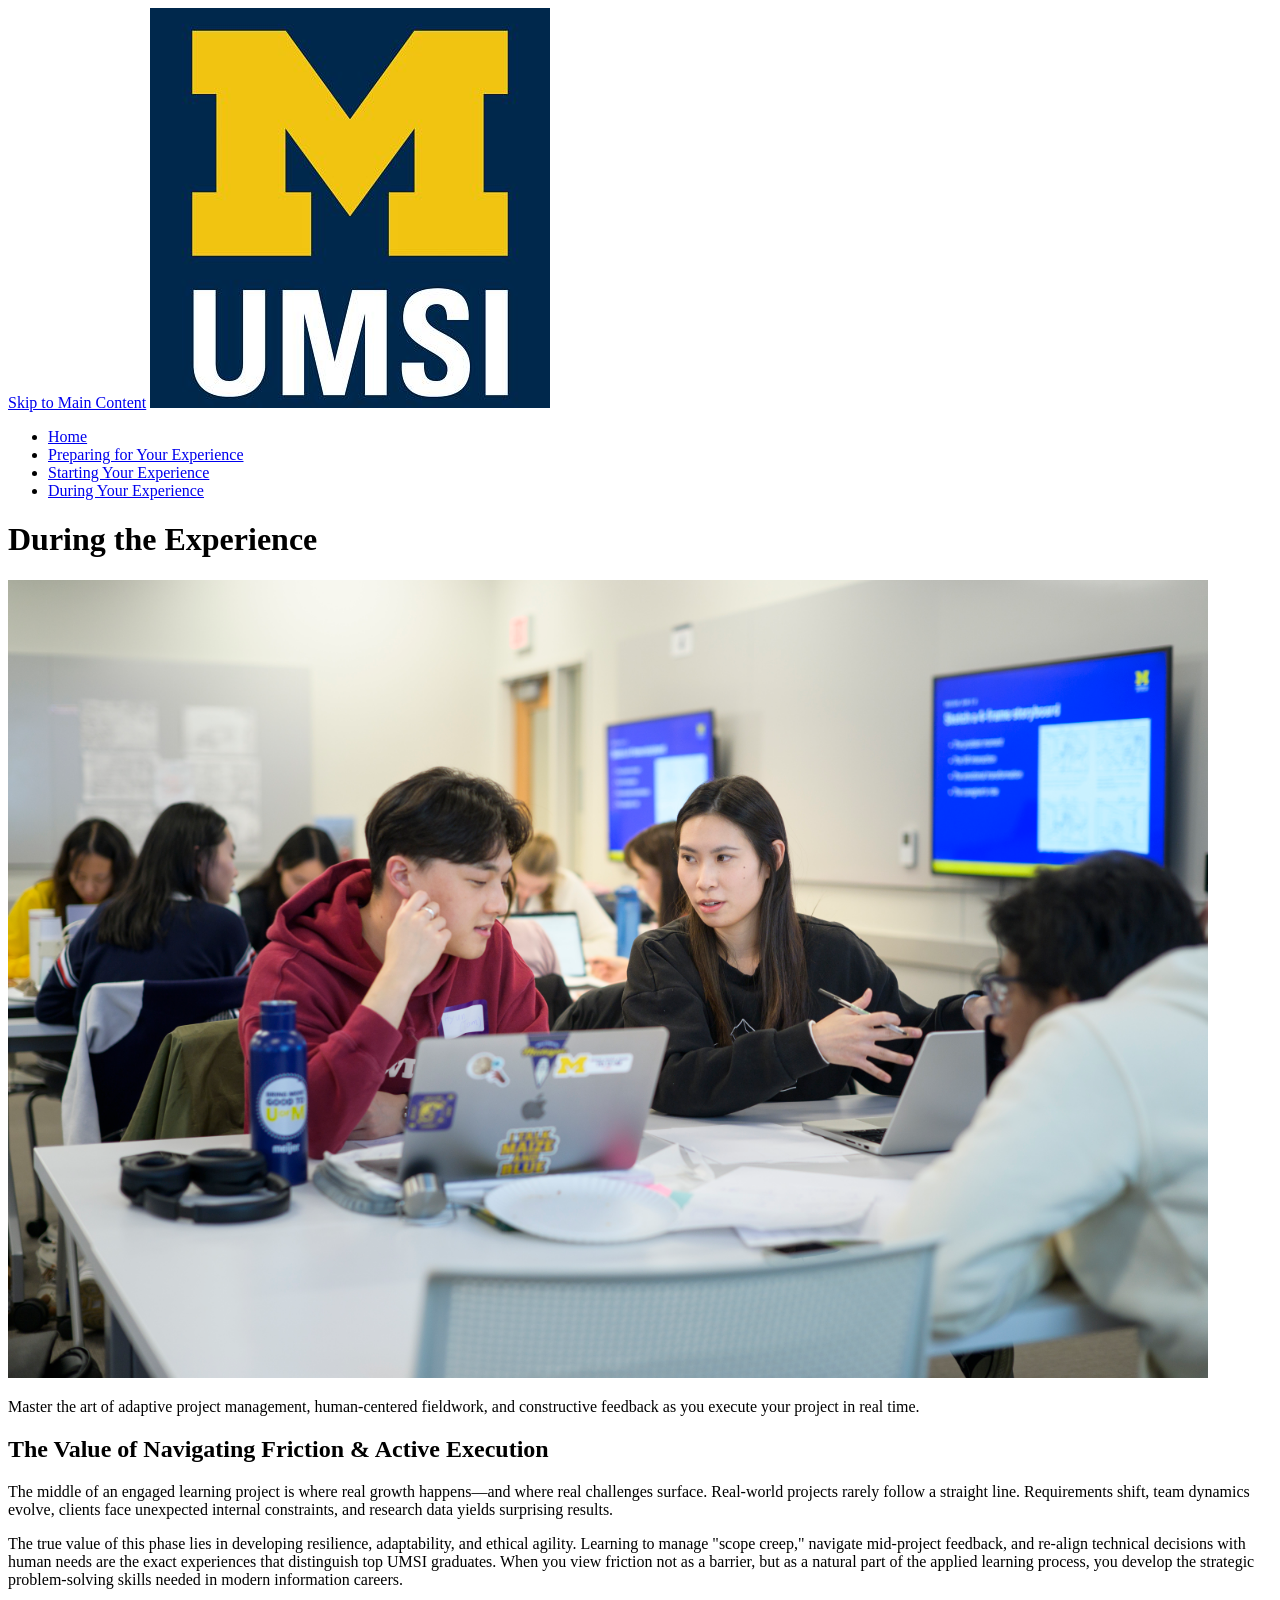
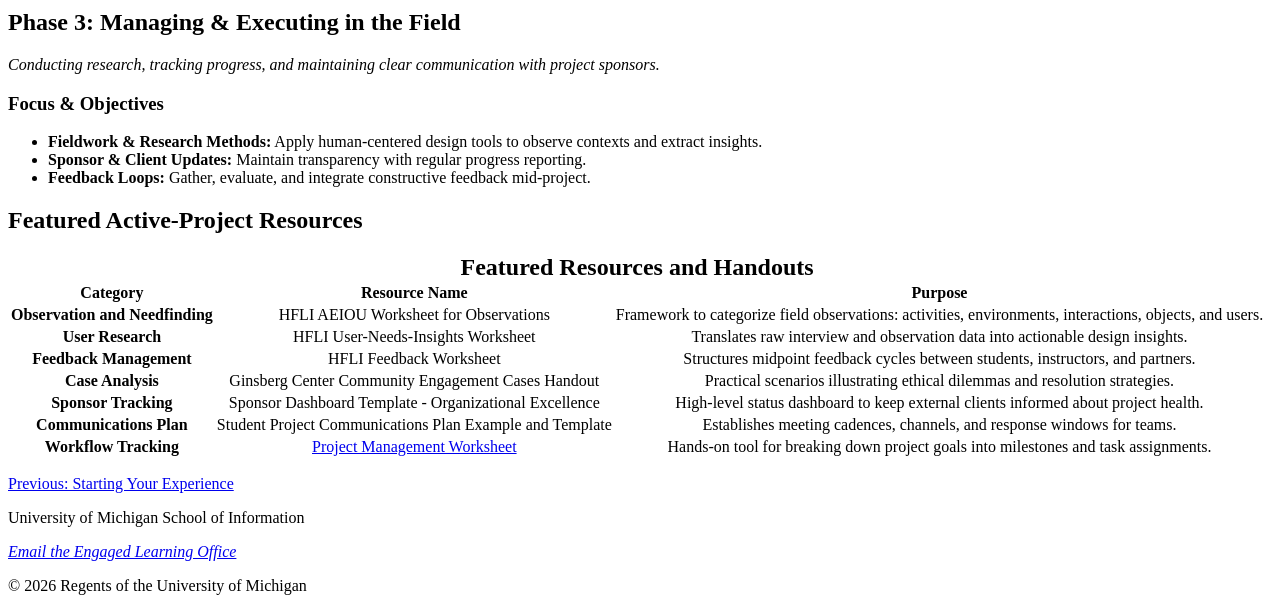
==== during.html @ 62fa9283 "Complete Deliverable 1 HTML content pages" ====
<!DOCTYPE html>
<html lang="en">
<head>
  <meta charset="UTF-8">
  <meta name="viewport" content="width=device-width, initial-scale=1.0">
  <title>During Your Experience | UMSI</title>
  <style>
    table th,
    table td {
      text-align: center;
    }

    table caption {
      font-size: 1.5rem;
      font-weight: bold;
      text-align: center;
    }
  </style>
</head>
<body>
  <header>
    <a href="#main">Skip to Main Content</a>
    <img src="images/UMSI_signature_vertical_informal_solidblue.jpg" alt="University of Michigan School of Information">
    <nav aria-label="Main navigation">
      <ul>
        <li><a href="index.html">Home</a></li>
        <li><a href="prep.html">Preparing for Your Experience</a></li>
        <li><a href="starting.html">Starting Your Experience</a></li>
        <li><a href="during.html" aria-current="page">During Your Experience</a></li>
      </ul>
    </nav>
  </header>

  <main id="main">
    <h1>During the Experience</h1>
    <img src="images/During01.jpg" width="1200" alt="Students collaborate around a table using laptops and project materials">
    <p>Master the art of adaptive project management, human-centered fieldwork, and constructive feedback as you execute your project in real time.</p>

    <section aria-labelledby="value-heading">
      <h2 id="value-heading">The Value of Navigating Friction &amp; Active Execution</h2>
      <p>The middle of an engaged learning project is where real growth happens&mdash;and where real challenges surface. Real-world projects rarely follow a straight line. Requirements shift, team dynamics evolve, clients face unexpected internal constraints, and research data yields surprising results.</p>
      <p>The true value of this phase lies in developing resilience, adaptability, and ethical agility. Learning to manage &quot;scope creep,&quot; navigate mid-project feedback, and re-align technical decisions with human needs are the exact experiences that distinguish top UMSI graduates. When you view friction not as a barrier, but as a natural part of the applied learning process, you develop the strategic problem-solving skills needed in modern information careers.</p>
    </section>

    <section aria-labelledby="phase-three-heading">
      <h2 id="phase-three-heading">Phase 3: Managing &amp; Executing in the Field</h2>
      <p><em>Conducting research, tracking progress, and maintaining clear communication with project sponsors.</em></p>

      <h3>Focus &amp; Objectives</h3>
      <ul>
        <li><strong>Fieldwork &amp; Research Methods:</strong> Apply human-centered design tools to observe contexts and extract insights.</li>
        <li><strong>Sponsor &amp; Client Updates:</strong> Maintain transparency with regular progress reporting.</li>
        <li><strong>Feedback Loops:</strong> Gather, evaluate, and integrate constructive feedback mid-project.</li>
      </ul>
    </section>

    <section aria-labelledby="during-resources-heading">
      <h2 id="during-resources-heading">Featured Active-Project Resources</h2>
      <table>
        <caption>Featured Resources and Handouts</caption>
        <thead>
          <tr>
            <th scope="col">Category</th>
            <th scope="col">Resource Name</th>
            <th scope="col">Purpose</th>
          </tr>
        </thead>
        <tbody>
          <tr>
            <th scope="row">Observation and Needfinding</th>
            <td>HFLI AEIOU Worksheet for Observations</td>
            <td>Framework to categorize field observations: activities, environments, interactions, objects, and users.</td>
          </tr>
          <tr>
            <th scope="row">User Research</th>
            <td>HFLI User-Needs-Insights Worksheet</td>
            <td>Translates raw interview and observation data into actionable design insights.</td>
          </tr>
          <tr>
            <th scope="row">Feedback Management</th>
            <td>HFLI Feedback Worksheet</td>
            <td>Structures midpoint feedback cycles between students, instructors, and partners.</td>
          </tr>
          <tr>
            <th scope="row">Case Analysis</th>
            <td>Ginsberg Center Community Engagement Cases Handout</td>
            <td>Practical scenarios illustrating ethical dilemmas and resolution strategies.</td>
          </tr>
          <tr>
            <th scope="row">Sponsor Tracking</th>
            <td>Sponsor Dashboard Template - Organizational Excellence</td>
            <td>High-level status dashboard to keep external clients informed about project health.</td>
          </tr>
          <tr>
            <th scope="row">Communications Plan</th>
            <td>Student Project Communications Plan Example and Template</td>
            <td>Establishes meeting cadences, channels, and response windows for teams.</td>
          </tr>
          <tr>
            <th scope="row">Workflow Tracking</th>
            <td><a href="https://docs.google.com/document/d/1twc-7TYWmb_PNrOBiDI1NuJqJAuhluTICr22GRd_NLc/edit?usp=drive_link">Project Management Worksheet</a></td>
            <td>Hands-on tool for breaking down project goals into milestones and task assignments.</td>
          </tr>
        </tbody>
      </table>
    </section>
    <nav aria-label="Experience stages"><p><a href="starting.html">Previous: Starting Your Experience</a></p></nav>
  </main>

  <footer>
    <p>University of Michigan School of Information</p>
    <address><a href="mailto:umsi.engagement@umich.edu">Email the Engaged Learning Office</a></address>
    <p>&copy; 2026 Regents of the University of Michigan</p>
  </footer>
  <!-- Content adapted from the client-provided ELO Content document. -->
</body>
</html>
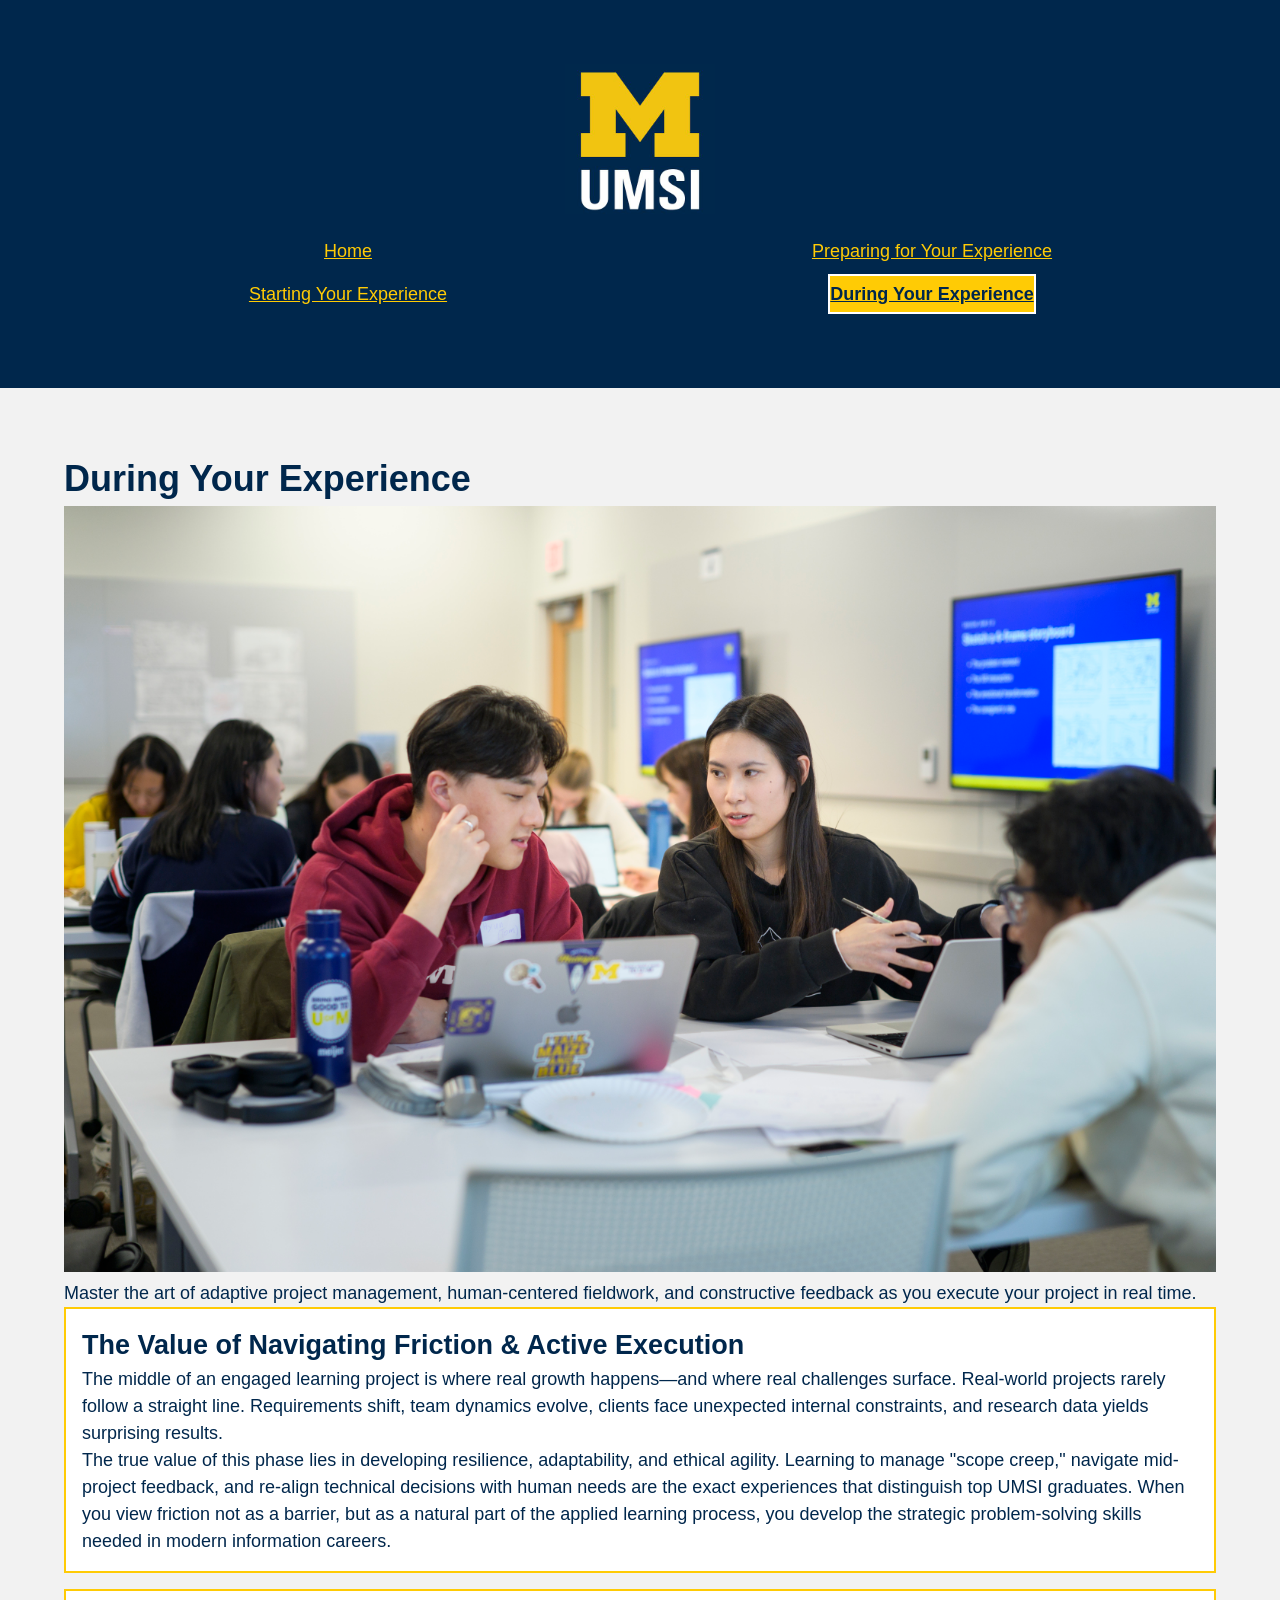
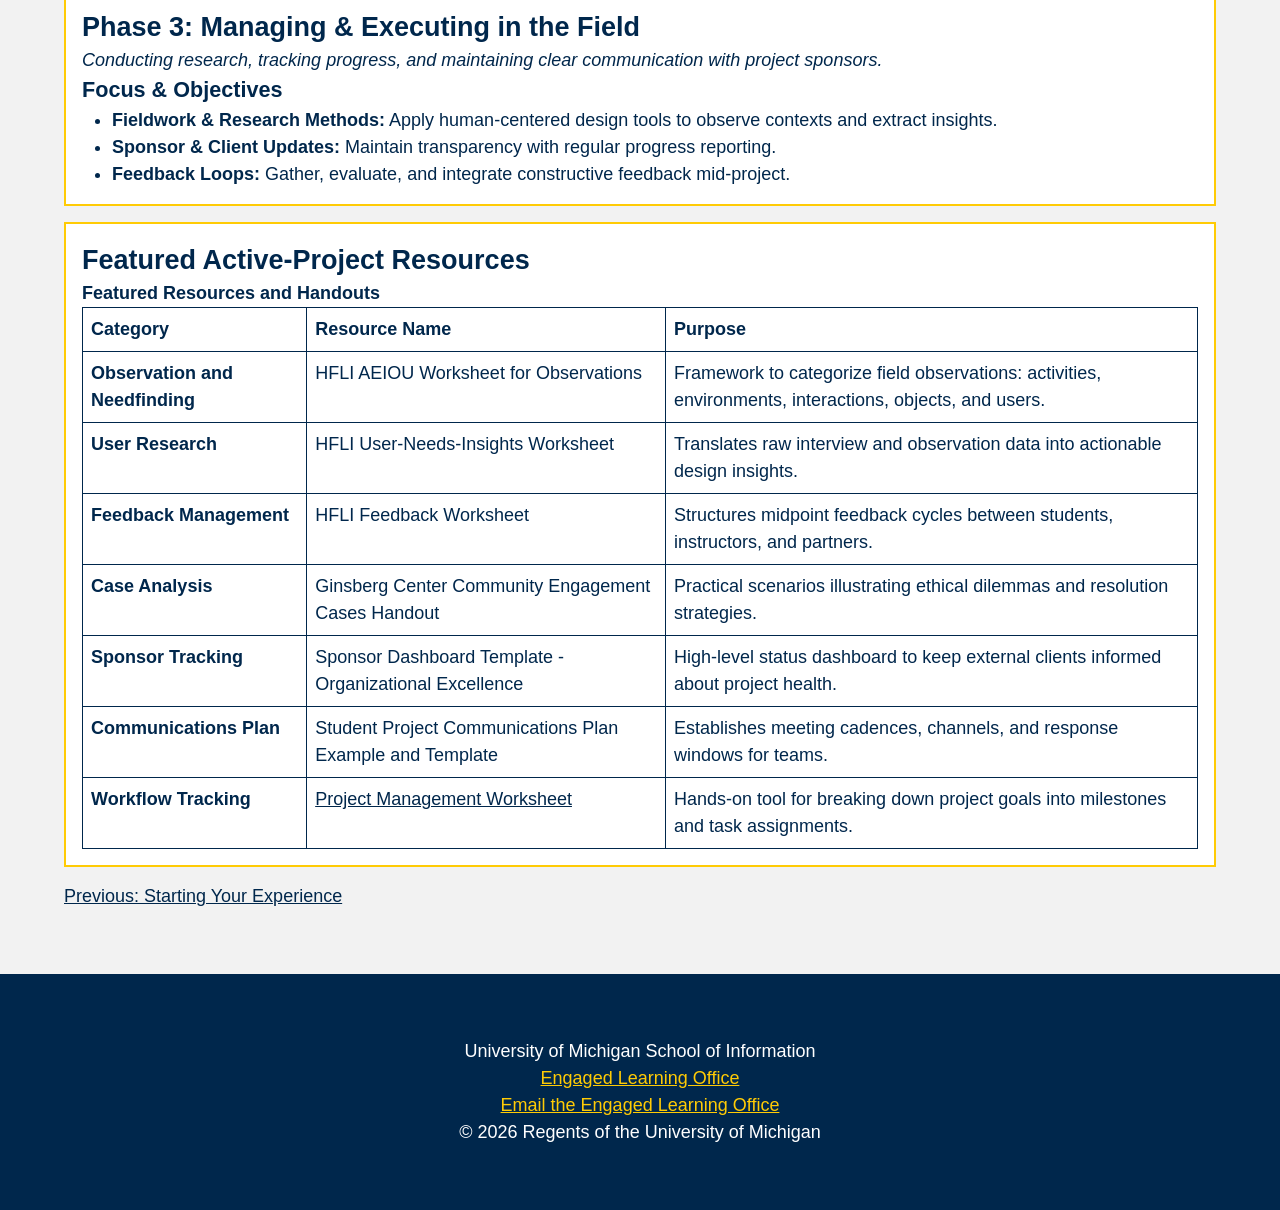
==== commit 66e754b7: "Complete Mobile View" ====
--- a/during.html
+++ b/during.html
@@ -4,35 +4,25 @@
   <meta charset="UTF-8">
   <meta name="viewport" content="width=device-width, initial-scale=1.0">
   <title>During Your Experience | UMSI</title>
-  <style>
-    table th,
-    table td {
-      text-align: center;
-    }
-
-    table caption {
-      font-size: 1.5rem;
-      font-weight: bold;
-      text-align: center;
-    }
-  </style>
+  <link rel="stylesheet" href="css/reset.css">
+  <link rel="stylesheet" href="css/style.css">
 </head>
 <body>
   <header>
-    <a href="#main">Skip to Main Content</a>
+    <a class="skip" href="#main">Skip to Main Content</a>
     <img src="images/UMSI_signature_vertical_informal_solidblue.jpg" alt="University of Michigan School of Information">
     <nav aria-label="Main navigation">
       <ul>
         <li><a href="index.html">Home</a></li>
         <li><a href="prep.html">Preparing for Your Experience</a></li>
         <li><a href="starting.html">Starting Your Experience</a></li>
-        <li><a href="during.html" aria-current="page">During Your Experience</a></li>
+        <li><a href="during.html" class="active" aria-current="page">During Your Experience</a></li>
       </ul>
     </nav>
   </header>
 
-  <main id="main">
-    <h1>During the Experience</h1>
+  <main id="main" tabindex="0">
+    <h1>During Your Experience</h1>
     <img src="images/During01.jpg" width="1200" alt="Students collaborate around a table using laptops and project materials">
     <p>Master the art of adaptive project management, human-centered fieldwork, and constructive feedback as you execute your project in real time.</p>
 
@@ -56,6 +46,7 @@
 
     <section aria-labelledby="during-resources-heading">
       <h2 id="during-resources-heading">Featured Active-Project Resources</h2>
+      <div class="table-scroll" tabindex="0">
       <table>
         <caption>Featured Resources and Handouts</caption>
         <thead>
@@ -103,12 +94,14 @@
           </tr>
         </tbody>
       </table>
+      </div>
     </section>
     <nav aria-label="Experience stages"><p><a href="starting.html">Previous: Starting Your Experience</a></p></nav>
   </main>
 
   <footer>
     <p>University of Michigan School of Information</p>
+    <p><a href="https://www.si.umich.edu/programs/engaged-learning/about-engaged-learning-office">Engaged Learning Office</a></p>
     <address><a href="mailto:umsi.engagement@umich.edu">Email the Engaged Learning Office</a></address>
     <p>&copy; 2026 Regents of the University of Michigan</p>
   </footer>
--- a/css/style.css
+++ b/css/style.css
@@ -0,0 +1,124 @@
+body {
+    font-family: Arial, Helvetica, sans-serif;
+    font-size: 18px;
+    line-height: 1.5;
+    color: #00274c;
+    background-color: #f2f2f2;
+}
+
+header, main, footer {
+    padding: 5%;
+}
+
+header img {
+    width: 150px;
+}
+
+header, footer {
+    background-color: #00274c;
+    color: white;
+    text-align: center;
+}
+
+h1, h2, h3, strong {
+    font-weight: bold;
+}
+
+h1 { font-size: 2em; }
+h2 { font-size: 1.5em; }
+h3 { font-size: 1.2em; }
+em { font-style: italic; }
+
+
+section {
+    background-color: white;
+    border: 2px solid #ffcb05;
+    padding: 1rem;
+    margin-bottom: 1rem;
+}
+
+a {
+    color: #00274c;
+    text-decoration: underline;
+    padding: 0.5rem 0;
+}
+
+header a, footer a {
+    color: #ffcb05;
+}
+
+
+header nav ul {
+    display: grid;
+    grid-template-columns: 1fr 1fr;
+    gap: 1rem;
+    margin: 1rem 0;
+}
+
+nav .active {
+    background-color: #ffcb05;
+    color: #00274c;
+    font-weight: bold;
+    border: 2px solid white;
+}
+
+a:focus, .table-scroll:focus {
+    border: 3px dashed #00274c;
+}
+
+main ul {
+    list-style: disc;
+    margin-left: 30px;
+}
+
+
+img {
+    width: 100%;
+    height: auto;
+}
+
+iframe {
+    width: 100%;
+}
+
+.table-scroll { overflow: auto; }
+
+th, td {
+    border: 1px solid #00274c;
+    padding: 0.5rem;
+}
+
+th, caption { font-weight: bold; }
+
+.skip {
+    position: absolute;
+    left: -1000px;
+    background-color: white;
+    color: #00274c;
+    padding: 1rem;
+}
+
+.skip:focus {
+    left: 10px;
+}
+
+.content-grid {
+    display: grid;
+    grid-template-columns: 1fr 1fr;
+    gap: 0.5rem;
+}
+
+.content-grid > h2, .content-grid > p {
+    grid-column: 1 / 3;
+}
+
+main ul.content-grid {
+    list-style: none;
+    margin-left: 0;
+}
+
+.content-grid > article, .content-grid > li {
+    border: 2px solid #00274c;
+    padding: 0.5rem;
+}
+
